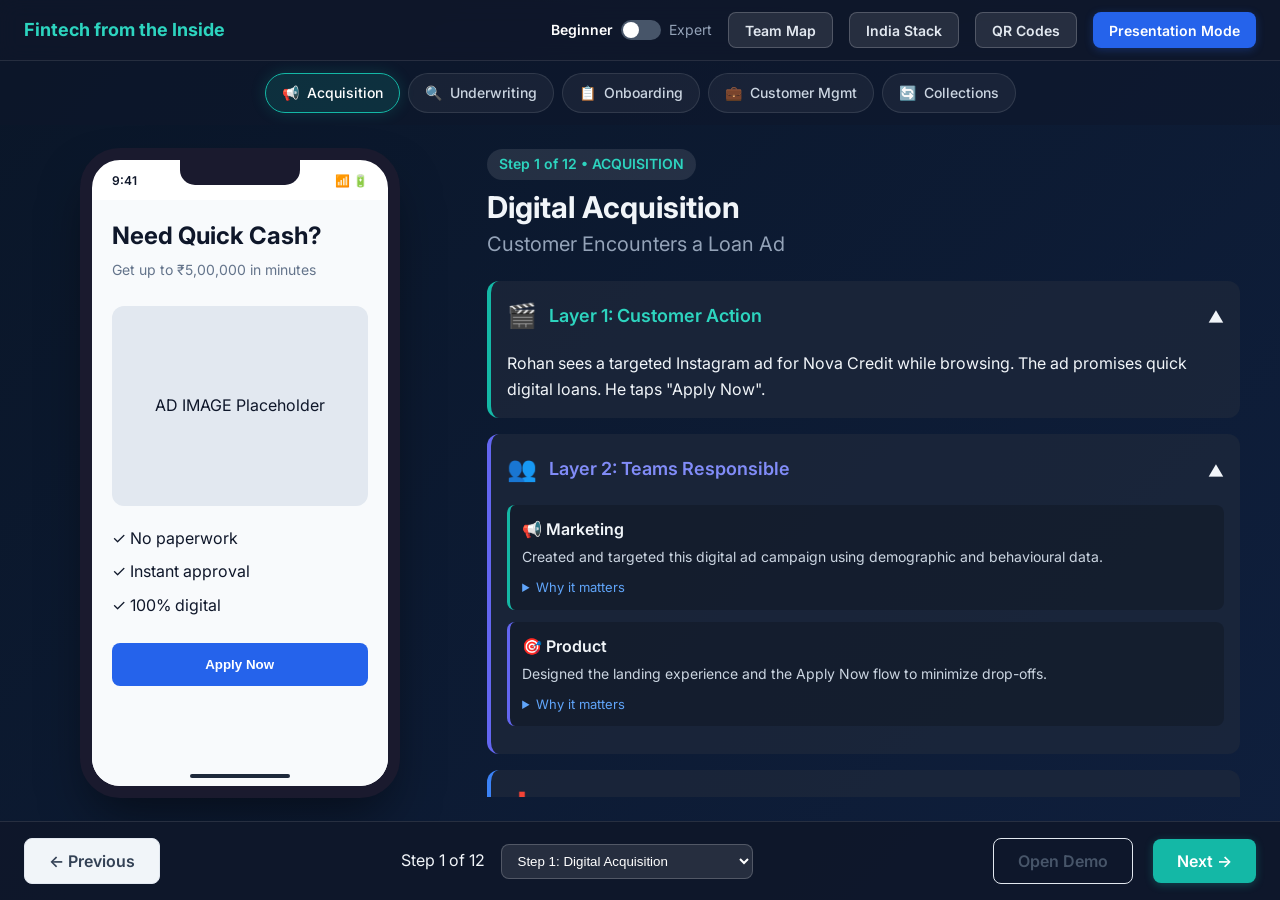
==== inside.html @ 1646172c "Add files via upload" ====
<!DOCTYPE html>
<html lang="en">
<head>
    <meta charset="UTF-8">
    <meta name="viewport" content="width=device-width, initial-scale=1.0">
    <title>Fintech from the Inside</title>
    <link rel="stylesheet" href="css/shared.css">
    <link rel="stylesheet" href="css/inside.css">
</head>
<body>
    <!-- Header Bar -->
    <header class="top-nav">
        <div class="logo">Fintech from the Inside</div>
        <div class="header-controls">
            <div class="mode-toggle">
                <span id="mode-beginner" class="active">Beginner</span>
                <span class="toggle-switch" id="btn-toggle-mode"></span>
                <span id="mode-expert">Expert</span>
            </div>
            <button class="btn btn-secondary btn-sm" id="btn-team-map">Team Map</button>
            <button class="btn btn-secondary btn-sm" id="btn-india-stack">India Stack</button>
            <button class="btn btn-secondary btn-sm" id="btn-qr">QR Codes</button>
            <button class="btn btn-primary btn-sm" id="btn-present">Presentation Mode</button>
        </div>
    </header>

    <!-- Lifecycle Rail -->
    <div class="lifecycle-rail" id="lifecycle-rail">
        <!-- Rendered by JS -->
    </div>

    <!-- Main Content Area -->
    <main class="main-content">
        <!-- LEFT: Phone Frame -->
        <section class="phone-section">
            <div class="phone-frame">
                <div class="phone-notch"></div>
                <div class="phone-status-bar">
                    <span class="time">9:41</span>
                    <span class="icons">📶 🔋</span>
                </div>
                <div class="phone-screen" id="phone-screen">
                    <!-- Customer Screen Rendered by JS -->
                </div>
                <div class="phone-home-indicator"></div>
            </div>
        </section>

        <!-- RIGHT: Behind the Screen Panel -->
        <section class="behind-screen-section">
            <div class="step-header">
                <div class="step-badge" id="step-badge">Step 1</div>
                <h1 id="step-title">Step Title</h1>
                <h2 id="step-subtitle">Step Subtitle</h2>
            </div>
            
            <div class="layers-container" id="layers-container">
                <!-- 6 Layers Rendered by JS -->
            </div>
        </section>
    </main>

    <!-- Bottom Controls -->
    <footer class="bottom-controls">
        <div class="nav-left">
            <button class="btn btn-secondary" id="btn-prev">← Previous</button>
        </div>
        <div class="nav-center">
            <span id="step-indicator">Step 1 of 11</span>
            <select id="step-selector" class="step-selector">
                <!-- Options rendered by JS -->
            </select>
        </div>
        <div class="nav-right">
            <button class="btn btn-ghost" id="btn-demo" style="margin-right: 16px;">Open Demo</button>
            <button class="btn btn-teal" id="btn-next">Next →</button>
        </div>
    </footer>

    <!-- Modals -->
    <div class="modal-overlay hidden" id="modal-team-map">
        <div class="modal-content modal-lg">
            <div class="modal-header">
                <h2>Team Map</h2>
                <button class="btn-close" id="close-team-map">×</button>
            </div>
            <div class="modal-body" id="team-map-body"></div>
        </div>
    </div>

    <div class="modal-overlay hidden" id="modal-india-stack">
        <div class="modal-content modal-lg">
            <div class="modal-header">
                <h2>India Stack Infrastructure</h2>
                <button class="btn-close" id="close-india-stack">×</button>
            </div>
            <div class="modal-body" id="india-stack-body"></div>
        </div>
    </div>

    <div class="modal-overlay hidden" id="modal-qr">
        <div class="modal-content">
            <div class="modal-header">
                <h2>Student Demo Access</h2>
                <button class="btn-close" id="close-qr">×</button>
            </div>
            <div class="modal-body text-center" id="qr-body">
                <p>Scan to open the customer demo experience</p>
                <div id="qr-container" class="qr-container mt-4">
                    <!-- QR code image -->
                </div>
                <div class="qr-profiles mt-4 grid grid-3 gap-2" id="qr-profiles">
                    <!-- QR profile buttons -->
                </div>
            </div>
        </div>
    </div>

    <!-- Scripts -->
    <script src="js/journey-data.js"></script>
    <script src="js/profiles.js"></script>
    <script src="js/state.js"></script>
    <script src="js/inside-app.js"></script>
</body>
</html>
---- css/shared.css ----
/* ============================================================
   SHARED DESIGN SYSTEM
   Used by both Page A (inside.html) and Page B (demo.html)
   ============================================================ */

/* ---------- Google Fonts ---------- */
@import url('https://fonts.googleapis.com/css2?family=Inter:wght@300;400;500;600;700;800&display=swap');

/* ---------- CSS Custom Properties (Design Tokens) ---------- */
:root {
    /* Primary Palette */
    --navy-900: #0a1628;
    --navy-800: #0f1f3d;
    --navy-700: #162a50;
    --navy-600: #1e3a5f;
    --navy-500: #2a4a7f;

    /* Accent Colors */
    --teal-500: #14B8A6;
    --teal-400: #2DD4BF;
    --teal-300: #5EEAD4;
    --teal-600: #0D9488;
    --gold-500: #F59E0B;
    --gold-400: #FBBF24;
    --gold-300: #FCD34D;
    --blue-600: #2563EB;
    --blue-500: #3B82F6;
    --blue-400: #60A5FA;
    --blue-300: #93C5FD;
    --indigo-500: #6366F1;
    --indigo-400: #818CF8;
    --purple-500: #8B5CF6;

    /* Semantic Colors */
    --success: #10B981;
    --success-light: #DCFCE7;
    --success-bg: #F0FDF4;
    --warning: #F59E0B;
    --warning-light: #FEF3C7;
    --warning-bg: #FFFBEB;
    --danger: #EF4444;
    --danger-light: #FEE2E2;
    --danger-bg: #FFF1F2;
    --info: #3B82F6;
    --info-light: #DBEAFE;
    --info-bg: #EFF6FF;

    /* Surface Colors */
    --white: #FFFFFF;
    --gray-50: #F8FAFC;
    --gray-100: #F1F5F9;
    --gray-200: #E2E8F0;
    --gray-300: #CBD5E1;
    --gray-400: #94A3B8;
    --gray-500: #64748B;
    --gray-600: #475569;
    --gray-700: #334155;
    --gray-800: #1E293B;
    --gray-900: #0F172A;

    /* Typography */
    --font-family: 'Inter', -apple-system, BlinkMacSystemFont, 'Segoe UI', sans-serif;
    --font-xs: 0.75rem;
    --font-sm: 0.875rem;
    --font-base: 1rem;
    --font-lg: 1.125rem;
    --font-xl: 1.25rem;
    --font-2xl: 1.5rem;
    --font-3xl: 1.875rem;
    --font-4xl: 2.25rem;
    --font-5xl: 3rem;

    /* Spacing */
    --space-1: 0.25rem;
    --space-2: 0.5rem;
    --space-3: 0.75rem;
    --space-4: 1rem;
    --space-5: 1.25rem;
    --space-6: 1.5rem;
    --space-8: 2rem;
    --space-10: 2.5rem;
    --space-12: 3rem;
    --space-16: 4rem;

    /* Borders & Radii */
    --radius-sm: 6px;
    --radius-md: 8px;
    --radius-lg: 12px;
    --radius-xl: 16px;
    --radius-2xl: 24px;
    --radius-full: 9999px;

    /* Shadows */
    --shadow-sm: 0 1px 2px rgba(0,0,0,0.05);
    --shadow: 0 4px 6px -1px rgba(0,0,0,0.1), 0 2px 4px -1px rgba(0,0,0,0.06);
    --shadow-md: 0 6px 12px -2px rgba(0,0,0,0.1), 0 3px 6px -2px rgba(0,0,0,0.06);
    --shadow-lg: 0 10px 15px -3px rgba(0,0,0,0.1), 0 4px 6px -2px rgba(0,0,0,0.05);
    --shadow-xl: 0 20px 25px -5px rgba(0,0,0,0.1), 0 10px 10px -5px rgba(0,0,0,0.04);
    --shadow-glow-teal: 0 0 20px rgba(20, 184, 166, 0.3);
    --shadow-glow-blue: 0 0 20px rgba(59, 130, 246, 0.3);
    --shadow-glow-gold: 0 0 20px rgba(245, 158, 11, 0.3);

    /* Transitions */
    --transition-fast: 150ms ease;
    --transition-base: 250ms ease;
    --transition-slow: 400ms ease;
    --transition-spring: 500ms cubic-bezier(0.34, 1.56, 0.64, 1);
}

/* ---------- Reset & Base ---------- */
*, *::before, *::after {
    box-sizing: border-box;
    margin: 0;
    padding: 0;
}

html {
    font-size: 16px;
    -webkit-font-smoothing: antialiased;
    -moz-osx-font-smoothing: grayscale;
    scroll-behavior: smooth;
}

body {
    font-family: var(--font-family);
    line-height: 1.6;
    color: var(--gray-900);
    background: var(--gray-50);
    overflow-x: hidden;
}

h1, h2, h3, h4, h5, h6 {
    line-height: 1.3;
    font-weight: 700;
}

a { color: var(--blue-600); text-decoration: none; }
a:hover { text-decoration: underline; }

img { max-width: 100%; display: block; }

/* ---------- Utility Classes ---------- */
.flex { display: flex; }
.flex-col { flex-direction: column; }
.flex-wrap { flex-wrap: wrap; }
.items-center { align-items: center; }
.items-start { align-items: flex-start; }
.justify-center { justify-content: center; }
.justify-between { justify-content: space-between; }
.justify-end { justify-content: flex-end; }
.gap-1 { gap: var(--space-1); }
.gap-2 { gap: var(--space-2); }
.gap-3 { gap: var(--space-3); }
.gap-4 { gap: var(--space-4); }
.gap-6 { gap: var(--space-6); }
.gap-8 { gap: var(--space-8); }
.grid { display: grid; }
.grid-2 { grid-template-columns: repeat(2, 1fr); }
.grid-3 { grid-template-columns: repeat(3, 1fr); }
.grid-4 { grid-template-columns: repeat(4, 1fr); }
.text-center { text-align: center; }
.text-right { text-align: right; }
.text-sm { font-size: var(--font-sm); }
.text-xs { font-size: var(--font-xs); }
.text-lg { font-size: var(--font-lg); }
.text-xl { font-size: var(--font-xl); }
.text-2xl { font-size: var(--font-2xl); }
.text-muted { color: var(--gray-500); }
.font-medium { font-weight: 500; }
.font-semibold { font-weight: 600; }
.font-bold { font-weight: 700; }
.w-full { width: 100%; }
.hidden { display: none !important; }
.relative { position: relative; }
.overflow-hidden { overflow: hidden; }
.mb-1 { margin-bottom: var(--space-1); }
.mb-2 { margin-bottom: var(--space-2); }
.mb-3 { margin-bottom: var(--space-3); }
.mb-4 { margin-bottom: var(--space-4); }
.mb-6 { margin-bottom: var(--space-6); }
.mb-8 { margin-bottom: var(--space-8); }
.mt-2 { margin-top: var(--space-2); }
.mt-4 { margin-top: var(--space-4); }
.mt-6 { margin-top: var(--space-6); }
.mt-8 { margin-top: var(--space-8); }
.p-2 { padding: var(--space-2); }
.p-3 { padding: var(--space-3); }
.p-4 { padding: var(--space-4); }
.p-6 { padding: var(--space-6); }
.p-8 { padding: var(--space-8); }
.px-3 { padding-left: var(--space-3); padding-right: var(--space-3); }
.px-4 { padding-left: var(--space-4); padding-right: var(--space-4); }
.px-6 { padding-left: var(--space-6); padding-right: var(--space-6); }
.py-2 { padding-top: var(--space-2); padding-bottom: var(--space-2); }
.py-3 { padding-top: var(--space-3); padding-bottom: var(--space-3); }
.py-4 { padding-top: var(--space-4); padding-bottom: var(--space-4); }

/* ---------- Buttons ---------- */
.btn {
    display: inline-flex;
    align-items: center;
    justify-content: center;
    gap: var(--space-2);
    padding: 0.75rem 1.5rem;
    border-radius: var(--radius-md);
    font-family: var(--font-family);
    font-size: var(--font-base);
    font-weight: 600;
    cursor: pointer;
    border: none;
    transition: all var(--transition-base);
    white-space: nowrap;
    min-height: 44px;
    text-decoration: none;
}

.btn:hover { transform: translateY(-1px); }
.btn:active { transform: translateY(0); }

.btn-primary {
    background: var(--blue-600);
    color: var(--white);
    box-shadow: 0 2px 8px rgba(37, 99, 235, 0.3);
}
.btn-primary:hover {
    background: #1D4ED8;
    box-shadow: 0 4px 12px rgba(37, 99, 235, 0.4);
    text-decoration: none;
    color: var(--white);
}

.btn-teal {
    background: var(--teal-500);
    color: var(--white);
    box-shadow: 0 2px 8px rgba(20, 184, 166, 0.3);
}
.btn-teal:hover {
    background: var(--teal-600);
    box-shadow: 0 4px 12px rgba(20, 184, 166, 0.4);
    text-decoration: none;
    color: var(--white);
}

.btn-secondary {
    background: var(--gray-100);
    color: var(--gray-700);
    border: 1px solid var(--gray-200);
}
.btn-secondary:hover {
    background: var(--gray-200);
    text-decoration: none;
}

.btn-ghost {
    background: transparent;
    color: var(--gray-600);
    border: 1px solid var(--gray-200);
}
.btn-ghost:hover {
    background: var(--gray-50);
    text-decoration: none;
}

.btn-success { background: var(--success); color: var(--white); }
.btn-warning { background: var(--warning); color: var(--white); }
.btn-danger { background: var(--danger); color: var(--white); }

.btn-sm {
    padding: 0.5rem 1rem;
    font-size: var(--font-sm);
    min-height: 36px;
}

.btn-lg {
    padding: 1rem 2rem;
    font-size: var(--font-lg);
    min-height: 52px;
}

.btn-icon {
    width: 44px;
    height: 44px;
    padding: 0;
    border-radius: var(--radius-md);
}

.btn-pill {
    border-radius: var(--radius-full);
}

/* ---------- Cards ---------- */
.card {
    background: var(--white);
    border-radius: var(--radius-lg);
    border: 1px solid var(--gray-200);
    padding: var(--space-6);
    transition: all var(--transition-base);
}

.card:hover {
    box-shadow: var(--shadow-md);
}

.card-elevated {
    box-shadow: var(--shadow);
}

.card-interactive {
    cursor: pointer;
}
.card-interactive:hover {
    transform: translateY(-2px);
    box-shadow: var(--shadow-lg);
}

/* ---------- Badges ---------- */
.badge {
    display: inline-flex;
    align-items: center;
    gap: var(--space-1);
    padding: 0.25rem 0.75rem;
    border-radius: var(--radius-full);
    font-size: var(--font-xs);
    font-weight: 600;
    white-space: nowrap;
}

.badge-success { background: var(--success-light); color: #166534; }
.badge-warning { background: var(--warning-light); color: #92400E; }
.badge-danger { background: var(--danger-light); color: #991B1B; }
.badge-info { background: var(--info-light); color: #1E40AF; }
.badge-neutral { background: var(--gray-100); color: var(--gray-700); }
.badge-teal { background: rgba(20,184,166,0.15); color: var(--teal-600); }

.badge-simulated {
    background: rgba(245, 158, 11, 0.15);
    color: #92400E;
    border: 1px dashed var(--gold-500);
    font-size: var(--font-xs);
}

/* ---------- Progress Bars ---------- */
.progress-bar {
    width: 100%;
    height: 8px;
    background: var(--gray-200);
    border-radius: var(--radius-full);
    overflow: hidden;
}

.progress-fill {
    height: 100%;
    border-radius: var(--radius-full);
    transition: width 1s ease-out;
}

.progress-fill-blue { background: linear-gradient(90deg, var(--blue-500), var(--blue-400)); }
.progress-fill-teal { background: linear-gradient(90deg, var(--teal-500), var(--teal-400)); }
.progress-fill-success { background: linear-gradient(90deg, var(--success), #34D399); }
.progress-fill-warning { background: linear-gradient(90deg, var(--warning), var(--gold-400)); }
.progress-fill-danger { background: linear-gradient(90deg, var(--danger), #F87171); }

/* ---------- Gauges ---------- */
.gauge-container {
    position: relative;
    width: 200px;
    height: 120px;
    margin: 0 auto;
}

.gauge-bg {
    position: absolute;
    width: 200px;
    height: 100px;
    border-radius: 100px 100px 0 0;
    background: linear-gradient(90deg, var(--danger), var(--warning), var(--success));
    overflow: hidden;
}

.gauge-bg::after {
    content: '';
    position: absolute;
    bottom: 0;
    left: 10%;
    width: 80%;
    height: 70%;
    background: var(--white);
    border-radius: 80px 80px 0 0;
}

.gauge-needle {
    position: absolute;
    bottom: 0;
    left: 50%;
    width: 3px;
    height: 80px;
    background: var(--gray-800);
    transform-origin: bottom center;
    transition: transform 1.5s cubic-bezier(0.34, 1.56, 0.64, 1);
    border-radius: 2px;
    margin-left: -1.5px;
    z-index: 2;
}

.gauge-needle::after {
    content: '';
    position: absolute;
    bottom: -6px;
    left: -5.5px;
    width: 14px;
    height: 14px;
    border-radius: 50%;
    background: var(--gray-800);
}

.gauge-value {
    position: absolute;
    bottom: 0;
    left: 0;
    right: 0;
    text-align: center;
    font-size: var(--font-3xl);
    font-weight: 800;
    color: var(--gray-900);
}

.gauge-labels {
    display: flex;
    justify-content: space-between;
    padding: 0 8px;
    font-size: var(--font-xs);
    color: var(--gray-500);
    margin-top: 4px;
}

/* ---------- Gate Checks ---------- */
.gate-check {
    display: flex;
    align-items: center;
    gap: var(--space-3);
    padding: var(--space-3) var(--space-4);
    border-radius: var(--radius-md);
    margin-bottom: var(--space-2);
    opacity: 0;
    transform: translateX(-10px);
    transition: all var(--transition-slow);
}

.gate-check.visible {
    opacity: 1;
    transform: translateX(0);
}

.gate-check.passed { background: var(--success-bg); }
.gate-check.failed { background: var(--danger-bg); }
.gate-check.warning { background: var(--warning-bg); }

.gate-icon {
    width: 32px;
    height: 32px;
    border-radius: 50%;
    display: flex;
    align-items: center;
    justify-content: center;
    font-size: var(--font-lg);
    flex-shrink: 0;
}

.gate-icon.passed { background: var(--success-light); }
.gate-icon.failed { background: var(--danger-light); }
.gate-icon.warning { background: var(--warning-light); }

/* ---------- Decision Banner ---------- */
.decision-banner {
    padding: var(--space-8) var(--space-6);
    border-radius: var(--radius-xl);
    text-align: center;
    margin: var(--space-6) 0;
    animation: decisionReveal 0.8s cubic-bezier(0.34, 1.56, 0.64, 1);
}

.decision-banner.approve {
    background: linear-gradient(135deg, #059669, #10B981);
    color: var(--white);
    box-shadow: 0 8px 32px rgba(16, 185, 129, 0.3);
}

.decision-banner.refer {
    background: linear-gradient(135deg, #D97706, #F59E0B);
    color: var(--white);
    box-shadow: 0 8px 32px rgba(245, 158, 11, 0.3);
}

.decision-banner.reject {
    background: linear-gradient(135deg, #DC2626, #EF4444);
    color: var(--white);
    box-shadow: 0 8px 32px rgba(239, 68, 68, 0.3);
}

.decision-verdict {
    font-size: var(--font-4xl);
    font-weight: 800;
    letter-spacing: 0.05em;
    margin-bottom: var(--space-2);
}

.decision-subtitle {
    font-size: var(--font-lg);
    opacity: 0.9;
}

/* ---------- Factor Bars ---------- */
.factor-bar {
    margin-bottom: var(--space-3);
}

.factor-bar-header {
    display: flex;
    justify-content: space-between;
    align-items: center;
    margin-bottom: var(--space-1);
    font-size: var(--font-sm);
}

.factor-bar-track {
    height: 10px;
    background: var(--gray-200);
    border-radius: var(--radius-full);
    overflow: hidden;
}

.factor-bar-fill {
    height: 100%;
    border-radius: var(--radius-full);
    transition: width 1.2s cubic-bezier(0.34, 1.56, 0.64, 1);
}

/* ---------- Data Flow Animation ---------- */
.data-flow {
    display: flex;
    align-items: center;
    gap: 0;
    padding: var(--space-4) 0;
    overflow-x: auto;
    -webkit-overflow-scrolling: touch;
}

.flow-node {
    display: flex;
    flex-direction: column;
    align-items: center;
    gap: var(--space-1);
    padding: var(--space-3) var(--space-4);
    background: var(--white);
    border-radius: var(--radius-lg);
    border: 2px solid var(--gray-200);
    font-size: var(--font-xs);
    font-weight: 600;
    white-space: nowrap;
    flex-shrink: 0;
    transition: all var(--transition-base);
    min-width: 80px;
    text-align: center;
}

.flow-node.active {
    border-color: var(--teal-500);
    box-shadow: var(--shadow-glow-teal);
}

.flow-node-icon {
    font-size: var(--font-xl);
}

.flow-arrow {
    display: flex;
    align-items: center;
    padding: 0 var(--space-1);
    color: var(--gray-400);
    font-size: var(--font-lg);
    flex-shrink: 0;
    position: relative;
}

.flow-arrow::after {
    content: '→';
    font-size: 1.2rem;
}

.data-packet {
    position: absolute;
    width: 8px;
    height: 8px;
    background: var(--teal-400);
    border-radius: 50%;
    box-shadow: 0 0 10px var(--teal-400);
    animation: packetMove 2s ease-in-out infinite;
}

/* ---------- Tooltip / Expandable ---------- */
.expandable {
    cursor: pointer;
}

.expandable-header {
    display: flex;
    align-items: center;
    justify-content: space-between;
    padding: var(--space-3) var(--space-4);
    border-radius: var(--radius-md);
    transition: background var(--transition-fast);
}

.expandable-header:hover {
    background: var(--gray-50);
}

.expandable-chevron {
    transition: transform var(--transition-base);
    font-size: var(--font-sm);
}

.expandable.open .expandable-chevron {
    transform: rotate(180deg);
}

.expandable-content {
    max-height: 0;
    overflow: hidden;
    transition: max-height var(--transition-slow), padding var(--transition-slow);
    padding: 0 var(--space-4);
}

.expandable.open .expandable-content {
    max-height: 800px;
    padding: var(--space-3) var(--space-4) var(--space-4);
}

/* ---------- Why Tooltip ---------- */
.why-tip {
    display: inline-flex;
    align-items: center;
    gap: var(--space-1);
    padding: var(--space-1) var(--space-3);
    background: var(--info-bg);
    color: var(--blue-600);
    border-radius: var(--radius-full);
    font-size: var(--font-xs);
    font-weight: 500;
    cursor: pointer;
    transition: all var(--transition-fast);
    border: 1px solid transparent;
}

.why-tip:hover {
    background: var(--info-light);
    border-color: var(--blue-300);
}

/* ---------- Disclaimer ---------- */
.disclaimer {
    display: flex;
    align-items: flex-start;
    gap: var(--space-2);
    padding: var(--space-3) var(--space-4);
    background: var(--warning-bg);
    border: 1px dashed var(--gold-500);
    border-radius: var(--radius-md);
    font-size: var(--font-xs);
    color: #92400E;
    line-height: 1.5;
}

.disclaimer-icon {
    flex-shrink: 0;
    font-size: var(--font-base);
}

/* ---------- Animations ---------- */
@keyframes fadeIn {
    from { opacity: 0; transform: translateY(10px); }
    to { opacity: 1; transform: translateY(0); }
}

@keyframes fadeInLeft {
    from { opacity: 0; transform: translateX(-20px); }
    to { opacity: 1; transform: translateX(0); }
}

@keyframes fadeInRight {
    from { opacity: 0; transform: translateX(20px); }
    to { opacity: 1; transform: translateX(0); }
}

@keyframes slideUp {
    from { opacity: 0; transform: translateY(30px); }
    to { opacity: 1; transform: translateY(0); }
}

@keyframes slideDown {
    from { opacity: 0; transform: translateY(-20px); }
    to { opacity: 1; transform: translateY(0); }
}

@keyframes scaleIn {
    from { opacity: 0; transform: scale(0.9); }
    to { opacity: 1; transform: scale(1); }
}

@keyframes pulse {
    0%, 100% { opacity: 1; }
    50% { opacity: 0.5; }
}

@keyframes spin {
    from { transform: rotate(0deg); }
    to { transform: rotate(360deg); }
}

@keyframes packetMove {
    0% { left: -8px; opacity: 0; }
    20% { opacity: 1; }
    80% { opacity: 1; }
    100% { left: calc(100% + 8px); opacity: 0; }
}

@keyframes decisionReveal {
    0% { opacity: 0; transform: scale(0.8); }
    60% { transform: scale(1.05); }
    100% { opacity: 1; transform: scale(1); }
}

@keyframes checkmarkDraw {
    0% { stroke-dashoffset: 50; }
    100% { stroke-dashoffset: 0; }
}

@keyframes shimmer {
    0% { background-position: -200% 0; }
    100% { background-position: 200% 0; }
}

@keyframes breathe {
    0%, 100% { box-shadow: 0 0 10px rgba(20, 184, 166, 0.2); }
    50% { box-shadow: 0 0 25px rgba(20, 184, 166, 0.5); }
}

.animate-fade-in { animation: fadeIn 0.4s ease forwards; }
.animate-fade-in-left { animation: fadeInLeft 0.4s ease forwards; }
.animate-fade-in-right { animation: fadeInRight 0.4s ease forwards; }
.animate-slide-up { animation: slideUp 0.5s ease forwards; }
.animate-scale-in { animation: scaleIn 0.3s ease forwards; }
.animate-pulse { animation: pulse 2s ease-in-out infinite; }
.animate-spin { animation: spin 1s linear infinite; }
.animate-breathe { animation: breathe 3s ease-in-out infinite; }

.stagger-1 { animation-delay: 0.1s; }
.stagger-2 { animation-delay: 0.2s; }
.stagger-3 { animation-delay: 0.3s; }
.stagger-4 { animation-delay: 0.4s; }
.stagger-5 { animation-delay: 0.5s; }
.stagger-6 { animation-delay: 0.6s; }

/* Loading shimmer */
.shimmer {
    background: linear-gradient(90deg, var(--gray-200) 25%, var(--gray-100) 50%, var(--gray-200) 75%);
    background-size: 200% 100%;
    animation: shimmer 1.5s infinite;
    border-radius: var(--radius-md);
}

/* ---------- Scrollbar ---------- */
::-webkit-scrollbar { width: 6px; height: 6px; }
::-webkit-scrollbar-track { background: transparent; }
::-webkit-scrollbar-thumb { background: var(--gray-300); border-radius: 3px; }
::-webkit-scrollbar-thumb:hover { background: var(--gray-400); }

/* ---------- Print / Accessibility ---------- */
@media (prefers-reduced-motion: reduce) {
    *, *::before, *::after {
        animation-duration: 0.01ms !important;
        animation-iteration-count: 1 !important;
        transition-duration: 0.01ms !important;
    }
}

@media print {
    .no-print { display: none !important; }
}
---- css/inside.css ----
/* ============================================================
   INSIDE CSS (Teaching Interface specific styles)
   ============================================================ */

body {
    background: linear-gradient(135deg, #0a1628, #0f1f3d);
    color: var(--gray-100);
    height: 100vh;
    display: flex;
    flex-direction: column;
    overflow: hidden;
}

/* ---------- Header ---------- */
.top-nav {
    display: flex;
    justify-content: space-between;
    align-items: center;
    padding: var(--space-3) var(--space-6);
    background: rgba(15, 23, 42, 0.8);
    backdrop-filter: blur(10px);
    border-bottom: 1px solid rgba(255, 255, 255, 0.1);
    z-index: 100;
}

.logo {
    font-size: var(--font-lg);
    font-weight: 700;
    color: var(--teal-400);
}

.header-controls {
    display: flex;
    align-items: center;
    gap: var(--space-4);
}

.mode-toggle {
    display: flex;
    align-items: center;
    gap: var(--space-2);
    font-size: var(--font-sm);
    color: var(--gray-400);
}

.mode-toggle span.active {
    color: var(--white);
    font-weight: 600;
}

.toggle-switch {
    width: 40px;
    height: 20px;
    background: var(--gray-600);
    border-radius: 10px;
    position: relative;
    cursor: pointer;
    transition: background var(--transition-base);
}

.toggle-switch::after {
    content: '';
    position: absolute;
    top: 2px;
    left: 2px;
    width: 16px;
    height: 16px;
    background: var(--white);
    border-radius: 50%;
    transition: transform var(--transition-base);
}

.mode-toggle.expert .toggle-switch {
    background: var(--teal-500);
}

.mode-toggle.expert .toggle-switch::after {
    transform: translateX(20px);
}

.top-nav .btn-secondary {
    background: rgba(255, 255, 255, 0.1);
    color: var(--gray-200);
    border: 1px solid rgba(255, 255, 255, 0.2);
}

.top-nav .btn-secondary:hover {
    background: rgba(255, 255, 255, 0.2);
}

/* ---------- Lifecycle Rail ---------- */
.lifecycle-rail {
    display: flex;
    justify-content: center;
    align-items: center;
    gap: var(--space-2);
    padding: var(--space-3) var(--space-6);
    background: rgba(15, 23, 42, 0.5);
    z-index: 90;
    overflow-x: auto;
}

.rail-pill {
    display: flex;
    align-items: center;
    gap: var(--space-2);
    padding: var(--space-2) var(--space-4);
    background: rgba(255, 255, 255, 0.05);
    border-radius: var(--radius-full);
    border: 1px solid rgba(255, 255, 255, 0.1);
    color: var(--gray-300);
    font-size: var(--font-sm);
    font-weight: 500;
    cursor: pointer;
    transition: all var(--transition-base);
    white-space: nowrap;
}

.rail-pill:hover {
    background: rgba(255, 255, 255, 0.1);
}

.rail-pill.active {
    background: rgba(20, 184, 166, 0.15);
    border-color: var(--teal-500);
    color: var(--white);
    box-shadow: 0 0 15px rgba(20, 184, 166, 0.2);
}

/* ---------- Main Content ---------- */
.main-content {
    display: flex;
    flex: 1;
    overflow: hidden;
    padding: var(--space-6);
    gap: var(--space-8);
}

/* ---------- Left: Phone Frame ---------- */
.phone-section {
    flex: 0 0 35%;
    display: flex;
    justify-content: center;
    align-items: center;
    min-width: 320px;
}

.phone-frame {
    width: 320px;
    height: 650px;
    background: var(--white);
    border-radius: 40px;
    border: 12px solid #1a1a2e;
    box-shadow: 0 25px 50px -12px rgba(0, 0, 0, 0.5), inset 0 0 0 2px rgba(255, 255, 255, 0.1);
    position: relative;
    overflow: hidden;
    display: flex;
    flex-direction: column;
}

.phone-notch {
    position: absolute;
    top: 0;
    left: 50%;
    transform: translateX(-50%);
    width: 120px;
    height: 25px;
    background: #1a1a2e;
    border-bottom-left-radius: 15px;
    border-bottom-right-radius: 15px;
    z-index: 10;
}

.phone-status-bar {
    height: 40px;
    display: flex;
    justify-content: space-between;
    align-items: flex-end;
    padding: 0 20px 10px;
    font-size: 12px;
    font-weight: 600;
    color: var(--gray-900);
    z-index: 9;
    position: relative;
    background: transparent;
}

.phone-screen {
    flex: 1;
    overflow-y: auto;
    background: var(--gray-50);
    color: var(--gray-900);
    position: relative;
}

.phone-home-indicator {
    position: absolute;
    bottom: 8px;
    left: 50%;
    transform: translateX(-50%);
    width: 100px;
    height: 4px;
    background: var(--gray-800);
    border-radius: 4px;
    z-index: 10;
}

/* Phone Screen Content Styles */
.screen-content {
    padding: 20px;
    animation: fadeIn 0.3s ease;
}

.screen-headline {
    font-size: 24px;
    font-weight: 700;
    margin-bottom: 8px;
    color: var(--gray-900);
}

.screen-subheadline {
    font-size: 14px;
    color: var(--gray-500);
    margin-bottom: 24px;
}

.screen-cta {
    display: block;
    width: 100%;
    padding: 14px;
    background: var(--blue-600);
    color: white;
    text-align: center;
    border-radius: 8px;
    font-weight: 600;
    margin-top: 24px;
    border: none;
}

.form-group {
    margin-bottom: 16px;
}
.form-label {
    display: block;
    font-size: 12px;
    color: var(--gray-600);
    margin-bottom: 4px;
}
.form-input {
    width: 100%;
    padding: 12px;
    border: 1px solid var(--gray-300);
    border-radius: 8px;
    font-size: 14px;
}
.loading-view {
    text-align: center;
    padding-top: 40px;
}
.spinner {
    width: 40px;
    height: 40px;
    border: 4px solid var(--gray-200);
    border-top: 4px solid var(--blue-600);
    border-radius: 50%;
    animation: spin 1s linear infinite;
    margin: 0 auto 20px;
}
.check-item {
    display: flex;
    align-items: center;
    gap: 12px;
    padding: 12px;
    background: white;
    border-radius: 8px;
    margin-bottom: 8px;
    box-shadow: 0 1px 3px rgba(0,0,0,0.1);
}

/* ---------- Right: Behind the Screen Panel ---------- */
.behind-screen-section {
    flex: 1;
    display: flex;
    flex-direction: column;
    overflow-y: auto;
    padding-right: var(--space-4);
}

.step-header {
    margin-bottom: var(--space-6);
}

.step-badge {
    display: inline-block;
    padding: 4px 12px;
    background: rgba(255, 255, 255, 0.1);
    border-radius: var(--radius-full);
    font-size: var(--font-sm);
    font-weight: 600;
    margin-bottom: var(--space-2);
    color: var(--teal-400);
}

.step-header h1 {
    font-size: var(--font-3xl);
    margin-bottom: var(--space-1);
}

.step-header h2 {
    font-size: var(--font-xl);
    font-weight: 400;
    color: var(--gray-400);
}

.layers-container {
    display: flex;
    flex-direction: column;
    gap: var(--space-4);
}

.layer-card {
    background: rgba(30, 41, 59, 0.7);
    border-radius: var(--radius-lg);
    border-left: 4px solid var(--gray-500);
    overflow: hidden;
    transition: all var(--transition-base);
}

.layer-card:hover {
    background: rgba(30, 41, 59, 0.9);
}

.layer-header {
    padding: var(--space-4);
    display: flex;
    justify-content: space-between;
    align-items: center;
    cursor: pointer;
}

.layer-title {
    display: flex;
    align-items: center;
    gap: var(--space-3);
    font-weight: 600;
    font-size: var(--font-lg);
}

.layer-title-icon {
    font-size: 24px;
}

.layer-content {
    padding: 0 var(--space-4) var(--space-4);
    display: none;
    animation: fadeIn 0.3s ease;
}

.layer-card.expanded .layer-content {
    display: block;
}

.layer-card.expanded .layer-chevron {
    transform: rotate(180deg);
}

/* Specific Layer Colors */
.layer-1 { border-left-color: var(--teal-500); }
.layer-1 .layer-title { color: var(--teal-400); }
.layer-2 { border-left-color: var(--indigo-500); }
.layer-2 .layer-title { color: var(--indigo-400); }
.layer-3 { border-left-color: var(--blue-500); }
.layer-3 .layer-title { color: var(--blue-400); }
.layer-4 { border-left-color: var(--teal-300); }
.layer-4 .layer-title { color: var(--teal-300); }
.layer-5 { border-left-color: var(--gold-500); }
.layer-5 .layer-title { color: var(--gold-400); }
.layer-6 { border-left-color: var(--success); }
.layer-6 .layer-title { color: var(--success); }

/* Layer Content specifics */
.team-item {
    background: rgba(0,0,0,0.2);
    padding: var(--space-3);
    border-radius: var(--radius-md);
    margin-bottom: var(--space-3);
    border-left: 3px solid var(--gray-500);
}
.data-chip {
    display: inline-block;
    padding: 4px 12px;
    background: rgba(59, 130, 246, 0.2);
    color: var(--blue-300);
    border-radius: var(--radius-full);
    font-size: var(--font-sm);
    margin-right: 8px;
    margin-bottom: 8px;
    border: 1px solid rgba(59, 130, 246, 0.3);
}

/* Fix: Force dark text on white-background elements inside dark layers */
.layers-container .flow-node,
.layers-container .check-item,
.layers-container .form-input,
.phone-screen .screen-content {
    color: var(--gray-900);
}

.layers-container .flow-node {
    border-color: var(--gray-300);
}


/* ---------- Bottom Controls ---------- */
.bottom-controls {
    display: flex;
    justify-content: space-between;
    align-items: center;
    padding: var(--space-4) var(--space-6);
    background: rgba(15, 23, 42, 0.9);
    border-top: 1px solid rgba(255, 255, 255, 0.1);
    z-index: 100;
}

.nav-center {
    display: flex;
    align-items: center;
    gap: var(--space-4);
}

.step-selector {
    background: rgba(255, 255, 255, 0.1);
    color: var(--white);
    border: 1px solid rgba(255, 255, 255, 0.2);
    padding: 8px 12px;
    border-radius: var(--radius-md);
    outline: none;
}
.step-selector option {
    background: var(--navy-900);
    color: var(--white);
}

/* ---------- Modals ---------- */
.modal-overlay {
    position: fixed;
    top: 0; left: 0; right: 0; bottom: 0;
    background: rgba(0, 0, 0, 0.75);
    backdrop-filter: blur(5px);
    display: flex;
    justify-content: center;
    align-items: center;
    z-index: 1000;
}

.modal-content {
    background: var(--navy-800);
    border: 1px solid rgba(255, 255, 255, 0.1);
    border-radius: var(--radius-xl);
    width: 90%;
    max-width: 600px;
    max-height: 90vh;
    overflow-y: auto;
    color: var(--gray-100);
}

.modal-lg {
    max-width: 1000px;
}

.modal-header {
    padding: var(--space-4) var(--space-6);
    border-bottom: 1px solid rgba(255, 255, 255, 0.1);
    display: flex;
    justify-content: space-between;
    align-items: center;
}

.modal-body {
    padding: var(--space-6);
}

.btn-close {
    background: transparent;
    border: none;
    color: var(--gray-400);
    font-size: 24px;
    cursor: pointer;
}
.btn-close:hover {
    color: var(--white);
}

.presentation-mode {
    position: fixed;
    top: 0; left: 0; right: 0; bottom: 0;
    z-index: 9999;
    background: var(--navy-900);
}
.presentation-mode .top-nav { display: none; }
.presentation-mode .bottom-controls { position: absolute; bottom: 0; width: 100%; }

/* Scrollbar dark */
::-webkit-scrollbar-thumb {
    background: rgba(255,255,255,0.2);
}
::-webkit-scrollbar-track {
    background: rgba(0,0,0,0.2);
}

.qr-container img { margin: 0 auto; border-radius: 8px; padding: 10px; background: white; }
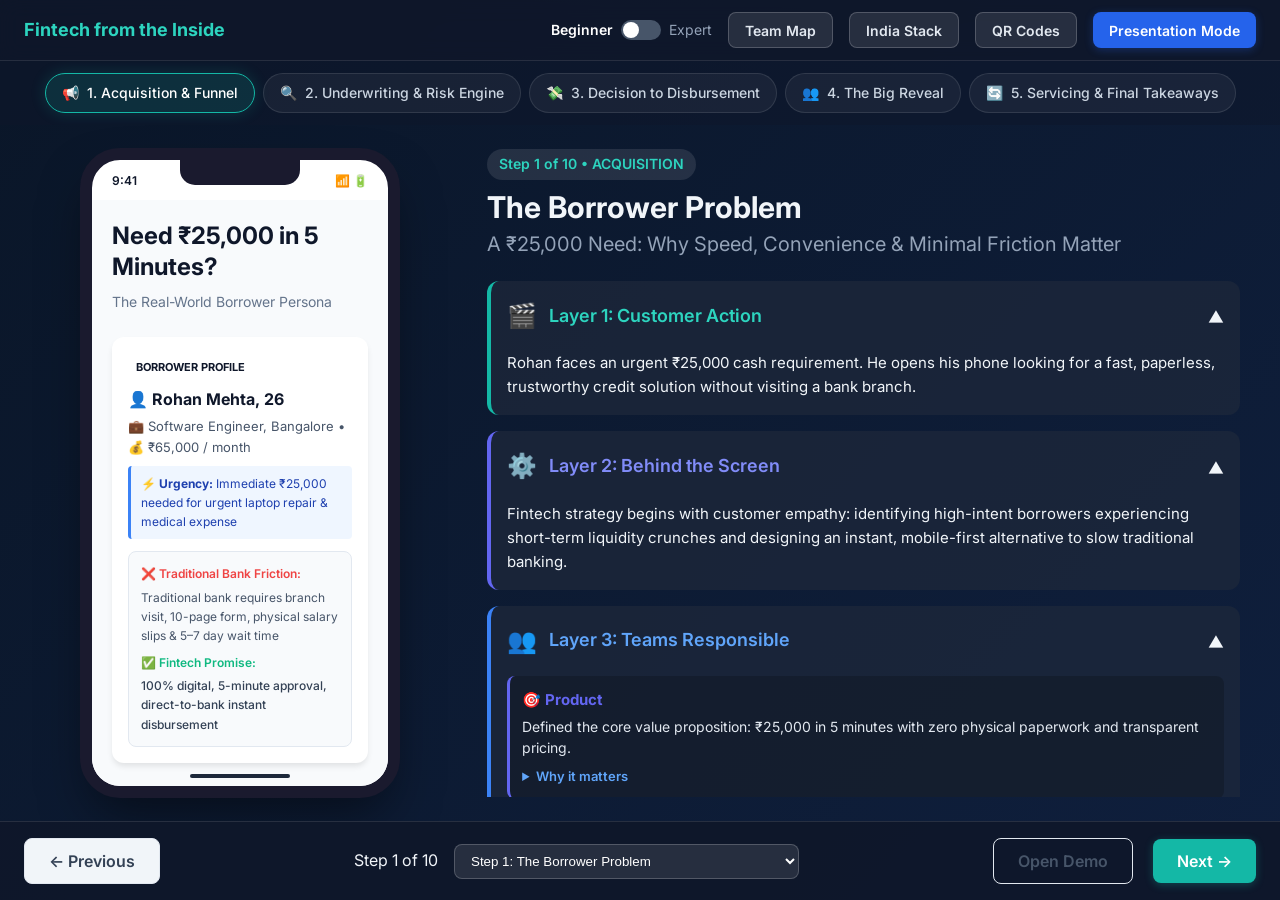
==== commit 814e1fc1: "Add files via upload" ====
--- a/inside.html
+++ b/inside.html
@@ -66,7 +66,7 @@
             <button class="btn btn-secondary" id="btn-prev">← Previous</button>
         </div>
         <div class="nav-center">
-            <span id="step-indicator">Step 1 of 11</span>
+            <span id="step-indicator">Step 1 of 10</span>
             <select id="step-selector" class="step-selector">
                 <!-- Options rendered by JS -->
             </select>
--- a/css/shared.css
+++ b/css/shared.css
@@ -364,12 +364,14 @@
 .gauge-container {
     position: relative;
     width: 200px;
-    height: 120px;
+    height: 125px;
     margin: 0 auto;
 }
 
 .gauge-bg {
     position: absolute;
+    top: 0;
+    left: 0;
     width: 200px;
     height: 100px;
     border-radius: 100px 100px 0 0;
@@ -390,10 +392,10 @@
 
 .gauge-needle {
     position: absolute;
-    bottom: 0;
+    bottom: 25px;
     left: 50%;
     width: 3px;
-    height: 80px;
+    height: 75px;
     background: var(--gray-800);
     transform-origin: bottom center;
     transition: transform 1.5s cubic-bezier(0.34, 1.56, 0.64, 1);
@@ -415,22 +417,27 @@
 
 .gauge-value {
     position: absolute;
-    bottom: 0;
+    bottom: 28px;
     left: 0;
     right: 0;
     text-align: center;
     font-size: var(--font-3xl);
     font-weight: 800;
     color: var(--gray-900);
+    z-index: 1;
 }
 
 .gauge-labels {
+    position: absolute;
+    bottom: 0;
+    left: 0;
+    right: 0;
     display: flex;
     justify-content: space-between;
-    padding: 0 8px;
+    padding: 0 4px;
     font-size: var(--font-xs);
+    font-weight: 600;
     color: var(--gray-500);
-    margin-top: 4px;
 }
 
 /* ---------- Gate Checks ---------- */
--- a/css/inside.css
+++ b/css/inside.css
@@ -509,3 +509,177 @@
 }
 
 .qr-container img { margin: 0 auto; border-radius: 8px; padding: 10px; background: white; }
+
+/* ---------- Interactive Teaching Components ---------- */
+
+/* Case Persona */
+.case-card {
+    background: white;
+    border-radius: var(--radius-lg);
+    padding: var(--space-4);
+    box-shadow: 0 4px 6px -1px rgba(0,0,0,0.1);
+    margin-bottom: var(--space-4);
+}
+.case-tag {
+    display: inline-block;
+    padding: 2px 8px;
+    background: var(--blue-100);
+    color: var(--blue-700);
+    border-radius: var(--radius-sm);
+    font-size: 11px;
+    font-weight: 700;
+    margin-bottom: var(--space-2);
+}
+.compare-box {
+    background: var(--gray-50);
+    border-radius: var(--radius-md);
+    padding: var(--space-3);
+    border: 1px solid var(--gray-200);
+    margin-top: var(--space-3);
+    font-size: 12px;
+}
+
+/* Audience Poll */
+.poll-container {
+    display: flex;
+    flex-direction: column;
+    gap: var(--space-3);
+    margin-top: var(--space-3);
+}
+.poll-option {
+    background: white;
+    border: 2px solid var(--gray-200);
+    border-radius: var(--radius-md);
+    padding: var(--space-3);
+    font-size: 13px;
+    font-weight: 500;
+    cursor: pointer;
+    transition: all var(--transition-base);
+    text-align: left;
+    color: var(--gray-800);
+}
+.poll-option:hover {
+    border-color: var(--blue-400);
+    background: var(--blue-50);
+}
+.poll-option.selected {
+    border-color: var(--teal-500);
+    background: #ecfdf5;
+}
+.poll-option.selected.correct {
+    border-color: var(--success);
+    background: #f0fdf4;
+}
+.poll-feedback {
+    background: var(--navy-900);
+    color: var(--gray-100);
+    padding: var(--space-4);
+    border-radius: var(--radius-md);
+    border-left: 4px solid var(--teal-400);
+    font-size: 13px;
+    margin-top: var(--space-4);
+    animation: fadeIn 0.3s ease;
+}
+
+/* Underwriting 4 Questions */
+.question-card {
+    background: white;
+    border-radius: var(--radius-md);
+    padding: var(--space-3);
+    margin-bottom: var(--space-2);
+    box-shadow: 0 1px 3px rgba(0,0,0,0.05);
+    border-left: 4px solid var(--blue-500);
+}
+.question-title {
+    font-size: 12px;
+    font-weight: 700;
+    color: var(--gray-600);
+    text-transform: uppercase;
+    margin-bottom: 2px;
+}
+.question-ans {
+    font-size: 13px;
+    font-weight: 600;
+    color: var(--gray-900);
+}
+
+/* The Big Reveal Matrix */
+.reveal-quote-banner {
+    background: linear-gradient(135deg, rgba(99, 102, 241, 0.2), rgba(20, 184, 166, 0.2));
+    border: 1px solid rgba(99, 102, 241, 0.4);
+    border-radius: var(--radius-lg);
+    padding: var(--space-4);
+    text-align: center;
+    margin-bottom: var(--space-4);
+}
+.reveal-quote-text {
+    font-size: 15px;
+    font-weight: 700;
+    color: var(--teal-300);
+    font-style: italic;
+}
+.reveal-grid {
+    display: flex;
+    flex-direction: column;
+    gap: 8px;
+}
+.reveal-item {
+    background: white;
+    padding: 10px 14px;
+    border-radius: var(--radius-md);
+    border-left: 4px solid var(--teal-500);
+    display: flex;
+    justify-content: space-between;
+    align-items: center;
+    box-shadow: 0 1px 2px rgba(0,0,0,0.05);
+}
+
+/* Final Takeaways */
+.takeaway-card {
+    background: white;
+    border-radius: var(--radius-md);
+    padding: var(--space-3) var(--space-4);
+    margin-bottom: var(--space-3);
+    border-left: 4px solid var(--purple-500);
+    box-shadow: 0 1px 3px rgba(0,0,0,0.05);
+}
+.takeaway-num {
+    font-weight: 800;
+    color: var(--purple-600);
+    font-size: 14px;
+    margin-bottom: 2px;
+}
+.takeaway-punchline {
+    background: linear-gradient(90deg, #10b981, #06b6d4);
+    color: white;
+    padding: var(--space-3);
+    border-radius: var(--radius-md);
+    text-align: center;
+    font-weight: 700;
+    font-size: 14px;
+    margin-top: var(--space-4);
+    box-shadow: 0 4px 10px rgba(16, 185, 129, 0.3);
+}
+
+/* Deep-Dive Backup Section */
+.deep-dive-card {
+    background: rgba(139, 92, 246, 0.08);
+    border: 1px solid rgba(139, 92, 246, 0.3);
+    border-radius: var(--radius-lg);
+    padding: var(--space-4);
+    margin-top: var(--space-4);
+}
+.deep-dive-card summary {
+    font-size: 14px;
+    font-weight: 700;
+    color: var(--purple-300);
+    cursor: pointer;
+    outline: none;
+}
+.deep-dive-card p {
+    font-size: 13px;
+    color: var(--gray-300);
+    margin-top: var(--space-2);
+    line-height: 1.5;
+}
+
